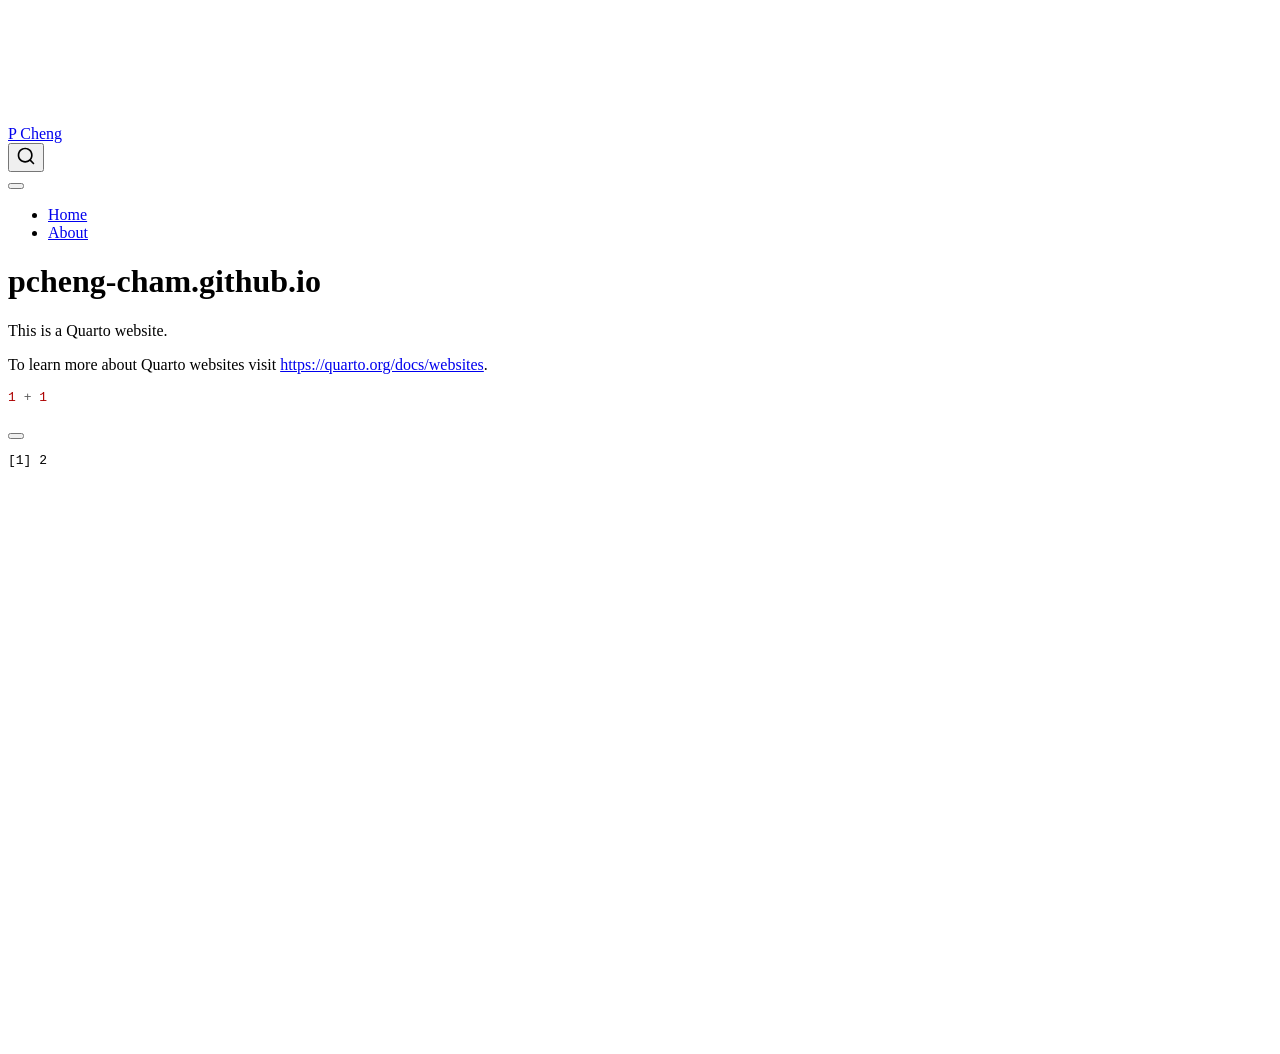
==== docs/index.html @ 6737c91a "Initial commit" ====
<!DOCTYPE html>
<html xmlns="http://www.w3.org/1999/xhtml" lang="en" xml:lang="en"><head>

<meta charset="utf-8">
<meta name="generator" content="quarto-1.9.38">

<meta name="viewport" content="width=device-width, initial-scale=1.0, user-scalable=yes">


<title>pcheng-cham.github.io – P Cheng</title>
<style>
/* Default styles provided by pandoc.
** See https://pandoc.org/MANUAL.html#variables-for-html for config info.
*/
code{white-space: pre-wrap;}
span.smallcaps{font-variant: small-caps;}
div.columns{display: flex; gap: min(4vw, 1.5em);}
div.column{flex: auto; overflow-x: auto;}
div.hanging-indent{margin-left: 1.5em; text-indent: -1.5em;}
ul.task-list{list-style: none;}
ul.task-list li input[type="checkbox"] {
  width: 0.8em;
  margin: 0 0.8em 0.2em -1em; /* quarto-specific, see https://github.com/quarto-dev/quarto-cli/issues/4556 */ 
  vertical-align: middle;
}
/* CSS for syntax highlighting */
html { -webkit-text-size-adjust: 100%; }
pre > code.sourceCode { white-space: pre; position: relative; }
pre > code.sourceCode > span { display: inline-block; line-height: 1.25; }
pre > code.sourceCode > span:empty { height: 1.2em; }
.sourceCode { overflow: visible; }
code.sourceCode > span { color: inherit; text-decoration: inherit; }
div.sourceCode { margin: 1em 0; }
pre.sourceCode { margin: 0; }
@media screen {
div.sourceCode { overflow: auto; }
}
@media print {
pre > code.sourceCode { white-space: pre-wrap; }
pre > code.sourceCode > span { text-indent: -5em; padding-left: 5em; }
}
pre.numberSource code
  { counter-reset: source-line 0; }
pre.numberSource code > span
  { position: relative; left: -4em; counter-increment: source-line; }
pre.numberSource code > span > a:first-child::before
  { content: counter(source-line);
    position: relative; left: -1em; text-align: right; vertical-align: baseline;
    border: none; display: inline-block;
    -webkit-touch-callout: none; -webkit-user-select: none;
    -khtml-user-select: none; -moz-user-select: none;
    -ms-user-select: none; user-select: none;
    padding: 0 4px; width: 4em;
  }
pre.numberSource { margin-left: 3em;  padding-left: 4px; }
div.sourceCode
  {   }
@media screen {
pre > code.sourceCode > span > a:first-child::before { text-decoration: underline; }
}
</style>


<script src="site_libs/quarto-nav/quarto-nav.js"></script>
<script src="site_libs/quarto-nav/headroom.min.js"></script>
<script src="site_libs/clipboard/clipboard.min.js"></script>
<script src="site_libs/quarto-search/autocomplete.umd.js"></script>
<script src="site_libs/quarto-search/fuse.min.js"></script>
<script src="site_libs/quarto-search/quarto-search.js"></script>
<meta name="quarto:offset" content="./">
<script src="site_libs/quarto-html/quarto.js" type="module"></script>
<script src="site_libs/quarto-html/tabsets/tabsets.js" type="module"></script>
<script src="site_libs/quarto-html/popper.min.js"></script>
<script src="site_libs/quarto-html/tippy.umd.min.js"></script>
<script src="site_libs/quarto-html/anchor.min.js"></script>
<link href="site_libs/quarto-html/tippy.css" rel="stylesheet">
<link href="site_libs/quarto-html/quarto-syntax-highlighting-15634bcf2e68342d4ad2dfa704d543f6.css" rel="stylesheet" id="quarto-text-highlighting-styles">
<script src="site_libs/bootstrap/bootstrap.min.js"></script>
<link href="site_libs/bootstrap/bootstrap-icons.css" rel="stylesheet">
<link href="site_libs/bootstrap/bootstrap-a0f9fd0d421825b736dc1bbcbcba2219.min.css" rel="stylesheet" append-hash="true" id="quarto-bootstrap" data-mode="light">
<script id="quarto-search-options" type="application/json">{
  "location": "navbar",
  "copy-button": false,
  "collapse-after": 3,
  "panel-placement": "end",
  "type": "overlay",
  "limit": 50,
  "keyboard-shortcut": [
    "f",
    "/",
    "s"
  ],
  "show-item-context": false,
  "language": {
    "search-no-results-text": "No results",
    "search-matching-documents-text": "matching documents",
    "search-copy-link-title": "Copy link to search",
    "search-hide-matches-text": "Hide additional matches",
    "search-more-match-text": "more match in this document",
    "search-more-matches-text": "more matches in this document",
    "search-clear-button-title": "Clear",
    "search-text-placeholder": "",
    "search-detached-cancel-button-title": "Cancel",
    "search-submit-button-title": "Submit",
    "search-label": "Search"
  }
}</script>


<link rel="stylesheet" href="styles.css">
</head>

<body class="nav-fixed quarto-light">

<div id="quarto-search-results"></div>
  <header id="quarto-header" class="headroom fixed-top">
    <nav class="navbar navbar-expand-lg " data-bs-theme="dark">
      <div class="navbar-container container-fluid">
      <div class="navbar-brand-container mx-auto">
    <a class="navbar-brand" href="./index.html">
    <span class="navbar-title">P Cheng</span>
    </a>
  </div>
            <div id="quarto-search" class="" title="Search"></div>
          <button class="navbar-toggler" type="button" data-bs-toggle="collapse" data-bs-target="#navbarCollapse" aria-controls="navbarCollapse" role="menu" aria-expanded="false" aria-label="Toggle navigation" onclick="if (window.quartoToggleHeadroom) { window.quartoToggleHeadroom(); }">
  <span class="navbar-toggler-icon"></span>
</button>
          <div class="collapse navbar-collapse" id="navbarCollapse">
            <ul class="navbar-nav navbar-nav-scroll me-auto">
  <li class="nav-item">
    <a class="nav-link active" href="./index.html" aria-current="page"> 
<span class="menu-text">Home</span></a>
  </li>  
  <li class="nav-item">
    <a class="nav-link" href="./about.html"> 
<span class="menu-text">About</span></a>
  </li>  
</ul>
          </div> <!-- /navcollapse -->
            <div class="quarto-navbar-tools">
</div>
      </div> <!-- /container-fluid -->
    </nav>
</header>
<!-- content -->
<div id="quarto-content" class="quarto-container page-columns page-rows-contents page-layout-article page-navbar">
<!-- sidebar -->
<!-- margin-sidebar -->
    <div id="quarto-margin-sidebar" class="sidebar margin-sidebar zindex-bottom">
        
    </div>
<!-- main -->
<main class="content" id="quarto-document-content">

<header id="title-block-header" class="quarto-title-block default">
<div class="quarto-title">
<h1 class="title">pcheng-cham.github.io</h1>
</div>



<div class="quarto-title-meta">

    
  
    
  </div>
  


</header>


<p>This is a Quarto website.</p>
<p>To learn more about Quarto websites visit <a href="https://quarto.org/docs/websites" class="uri">https://quarto.org/docs/websites</a>.</p>
<div class="cell">
<div class="code-copy-outer-scaffold"><div class="sourceCode cell-code" id="cb1"><pre class="sourceCode r code-with-copy"><code class="sourceCode r"><span id="cb1-1"><a href="#cb1-1" aria-hidden="true" tabindex="-1"></a><span class="dv">1</span> <span class="sc">+</span> <span class="dv">1</span></span></code></pre></div><button title="Copy to Clipboard" class="code-copy-button"><i class="bi"></i></button></div>
<div class="cell-output cell-output-stdout">
<pre><code>[1] 2</code></pre>
</div>
</div>



</main> <!-- /main -->
<script id="quarto-html-after-body" type="application/javascript">
  window.document.addEventListener("DOMContentLoaded", function (event) {
    const icon = "";
    const anchorJS = new window.AnchorJS();
    anchorJS.options = {
      placement: 'right',
      icon: icon
    };
    anchorJS.add('.anchored');
    const isCodeAnnotation = (el) => {
      for (const clz of el.classList) {
        if (clz.startsWith('code-annotation-')) {                     
          return true;
        }
      }
      return false;
    }
    const onCopySuccess = function(e) {
      // button target
      const button = e.trigger;
      // don't keep focus
      button.blur();
      // flash "checked"
      button.classList.add('code-copy-button-checked');
      var currentTitle = button.getAttribute("title");
      button.setAttribute("title", "Copied!");
      let tooltip;
      if (window.bootstrap) {
        button.setAttribute("data-bs-toggle", "tooltip");
        button.setAttribute("data-bs-placement", "left");
        button.setAttribute("data-bs-title", "Copied!");
        tooltip = new bootstrap.Tooltip(button, 
          { trigger: "manual", 
            customClass: "code-copy-button-tooltip",
            offset: [0, -8]});
        tooltip.show();    
      }
      setTimeout(function() {
        if (tooltip) {
          tooltip.hide();
          button.removeAttribute("data-bs-title");
          button.removeAttribute("data-bs-toggle");
          button.removeAttribute("data-bs-placement");
        }
        button.setAttribute("title", currentTitle);
        button.classList.remove('code-copy-button-checked');
      }, 1000);
      // clear code selection
      e.clearSelection();
    }
    const getTextToCopy = function(trigger) {
      const outerScaffold = trigger.parentElement.cloneNode(true);
      const codeEl = outerScaffold.querySelector('code');
      for (const childEl of codeEl.children) {
        if (isCodeAnnotation(childEl)) {
          childEl.remove();
        }
      }
      return codeEl.innerText;
    }
    const clipboard = new window.ClipboardJS('.code-copy-button:not([data-in-quarto-modal])', {
      text: getTextToCopy
    });
    clipboard.on('success', onCopySuccess);
    if (window.document.getElementById('quarto-embedded-source-code-modal')) {
      const clipboardModal = new window.ClipboardJS('.code-copy-button[data-in-quarto-modal]', {
        text: getTextToCopy,
        container: window.document.getElementById('quarto-embedded-source-code-modal')
      });
      clipboardModal.on('success', onCopySuccess);
    }
      var localhostRegex = new RegExp(/^(?:http|https):\/\/localhost\:?[0-9]*\//);
      var mailtoRegex = new RegExp(/^mailto:/);
        var filterRegex = new RegExp('/' + window.location.host + '/');
      var isInternal = (href) => {
          return filterRegex.test(href) || localhostRegex.test(href) || mailtoRegex.test(href);
      }
      // Inspect non-navigation links and adorn them if external
     var links = window.document.querySelectorAll('a[href]:not(.nav-link):not(.navbar-brand):not(.toc-action):not(.sidebar-link):not(.sidebar-item-toggle):not(.pagination-link):not(.no-external):not([aria-hidden]):not(.dropdown-item):not(.quarto-navigation-tool):not(.about-link)');
      for (var i=0; i<links.length; i++) {
        const link = links[i];
        if (!isInternal(link.href)) {
          // undo the damage that might have been done by quarto-nav.js in the case of
          // links that we want to consider external
          if (link.dataset.originalHref !== undefined) {
            link.href = link.dataset.originalHref;
          }
        }
      }
    function tippyHover(el, contentFn, onTriggerFn, onUntriggerFn) {
      const config = {
        allowHTML: true,
        maxWidth: 500,
        delay: 100,
        arrow: false,
        appendTo: function(el) {
            return el.parentElement;
        },
        interactive: true,
        interactiveBorder: 10,
        theme: 'quarto',
        placement: 'bottom-start',
      };
      if (contentFn) {
        config.content = contentFn;
      }
      if (onTriggerFn) {
        config.onTrigger = onTriggerFn;
      }
      if (onUntriggerFn) {
        config.onUntrigger = onUntriggerFn;
      }
      window.tippy(el, config); 
    }
    const noterefs = window.document.querySelectorAll('a[role="doc-noteref"]');
    for (var i=0; i<noterefs.length; i++) {
      const ref = noterefs[i];
      tippyHover(ref, function() {
        // use id or data attribute instead here
        let href = ref.getAttribute('data-footnote-href') || ref.getAttribute('href');
        try { href = new URL(href).hash; } catch {}
        const id = href.replace(/^#\/?/, "");
        const note = window.document.getElementById(id);
        if (note) {
          return note.innerHTML;
        } else {
          return "";
        }
      });
    }
    const xrefs = window.document.querySelectorAll('a.quarto-xref');
    const processXRef = (id, note) => {
      // Strip column container classes
      const stripColumnClz = (el) => {
        el.classList.remove("page-full", "page-columns");
        if (el.children) {
          for (const child of el.children) {
            stripColumnClz(child);
          }
        }
      }
      stripColumnClz(note)
      if (id === null || id.startsWith('sec-')) {
        // Special case sections, only their first couple elements
        const container = document.createElement("div");
        if (note.children && note.children.length > 2) {
          container.appendChild(note.children[0].cloneNode(true));
          for (let i = 1; i < note.children.length; i++) {
            const child = note.children[i];
            if (child.tagName === "P" && child.innerText === "") {
              continue;
            } else {
              container.appendChild(child.cloneNode(true));
              break;
            }
          }
          if (window.Quarto?.typesetMath) {
            window.Quarto.typesetMath(container);
          }
          return container.innerHTML
        } else {
          if (window.Quarto?.typesetMath) {
            window.Quarto.typesetMath(note);
          }
          return note.innerHTML;
        }
      } else {
        // Remove any anchor links if they are present
        const anchorLink = note.querySelector('a.anchorjs-link');
        if (anchorLink) {
          anchorLink.remove();
        }
        if (window.Quarto?.typesetMath) {
          window.Quarto.typesetMath(note);
        }
        if (note.classList.contains("callout")) {
          return note.outerHTML;
        } else {
          return note.innerHTML;
        }
      }
    }
    for (var i=0; i<xrefs.length; i++) {
      const xref = xrefs[i];
      tippyHover(xref, undefined, function(instance) {
        instance.disable();
        let url = xref.getAttribute('href');
        let hash = undefined; 
        if (url.startsWith('#')) {
          hash = url;
        } else {
          try { hash = new URL(url).hash; } catch {}
        }
        if (hash) {
          const id = hash.replace(/^#\/?/, "");
          const note = window.document.getElementById(id);
          if (note !== null) {
            try {
              const html = processXRef(id, note.cloneNode(true));
              instance.setContent(html);
            } finally {
              instance.enable();
              instance.show();
            }
          } else {
            // See if we can fetch this
            fetch(url.split('#')[0])
            .then(res => res.text())
            .then(html => {
              const parser = new DOMParser();
              const htmlDoc = parser.parseFromString(html, "text/html");
              const note = htmlDoc.getElementById(id);
              if (note !== null) {
                const html = processXRef(id, note);
                instance.setContent(html);
              } 
            }).finally(() => {
              instance.enable();
              instance.show();
            });
          }
        } else {
          // See if we can fetch a full url (with no hash to target)
          // This is a special case and we should probably do some content thinning / targeting
          fetch(url)
          .then(res => res.text())
          .then(html => {
            const parser = new DOMParser();
            const htmlDoc = parser.parseFromString(html, "text/html");
            const note = htmlDoc.querySelector('main.content');
            if (note !== null) {
              // This should only happen for chapter cross references
              // (since there is no id in the URL)
              // remove the first header
              if (note.children.length > 0 && note.children[0].tagName === "HEADER") {
                note.children[0].remove();
              }
              const html = processXRef(null, note);
              instance.setContent(html);
            } 
          }).finally(() => {
            instance.enable();
            instance.show();
          });
        }
      }, function(instance) {
      });
    }
        let selectedAnnoteEl;
        const selectorForAnnotation = ( cell, annotation) => {
          let cellAttr = 'data-code-cell="' + cell + '"';
          let lineAttr = 'data-code-annotation="' +  annotation + '"';
          const selector = 'span[' + cellAttr + '][' + lineAttr + ']';
          return selector;
        }
        const selectCodeLines = (annoteEl) => {
          const doc = window.document;
          const targetCell = annoteEl.getAttribute("data-target-cell");
          const targetAnnotation = annoteEl.getAttribute("data-target-annotation");
          const annoteSpan = window.document.querySelector(selectorForAnnotation(targetCell, targetAnnotation));
          const lines = annoteSpan.getAttribute("data-code-lines").split(",");
          const lineIds = lines.map((line) => {
            return targetCell + "-" + line;
          })
          let top = null;
          let height = null;
          let parent = null;
          if (lineIds.length > 0) {
              //compute the position of the single el (top and bottom and make a div)
              const el = window.document.getElementById(lineIds[0]);
              top = el.offsetTop;
              height = el.offsetHeight;
              parent = el.parentElement.parentElement;
            if (lineIds.length > 1) {
              const lastEl = window.document.getElementById(lineIds[lineIds.length - 1]);
              const bottom = lastEl.offsetTop + lastEl.offsetHeight;
              height = bottom - top;
            }
            if (top !== null && height !== null && parent !== null) {
              // cook up a div (if necessary) and position it 
              let div = window.document.getElementById("code-annotation-line-highlight");
              if (div === null) {
                div = window.document.createElement("div");
                div.setAttribute("id", "code-annotation-line-highlight");
                div.style.position = 'absolute';
                parent.appendChild(div);
              }
              div.style.top = top - 2 + "px";
              div.style.height = height + 4 + "px";
              div.style.left = 0;
              let gutterDiv = window.document.getElementById("code-annotation-line-highlight-gutter");
              if (gutterDiv === null) {
                gutterDiv = window.document.createElement("div");
                gutterDiv.setAttribute("id", "code-annotation-line-highlight-gutter");
                gutterDiv.style.position = 'absolute';
                const codeCell = window.document.getElementById(targetCell);
                const gutter = codeCell.querySelector('.code-annotation-gutter');
                gutter.appendChild(gutterDiv);
              }
              gutterDiv.style.top = top - 2 + "px";
              gutterDiv.style.height = height + 4 + "px";
            }
            selectedAnnoteEl = annoteEl;
          }
        };
        const unselectCodeLines = () => {
          const elementsIds = ["code-annotation-line-highlight", "code-annotation-line-highlight-gutter"];
          elementsIds.forEach((elId) => {
            const div = window.document.getElementById(elId);
            if (div) {
              div.remove();
            }
          });
          selectedAnnoteEl = undefined;
        };
          // Handle positioning of the toggle
      window.addEventListener(
        "resize",
        throttle(() => {
          elRect = undefined;
          if (selectedAnnoteEl) {
            selectCodeLines(selectedAnnoteEl);
          }
        }, 10)
      );
      function throttle(fn, ms) {
      let throttle = false;
      let timer;
        return (...args) => {
          if(!throttle) { // first call gets through
              fn.apply(this, args);
              throttle = true;
          } else { // all the others get throttled
              if(timer) clearTimeout(timer); // cancel #2
              timer = setTimeout(() => {
                fn.apply(this, args);
                timer = throttle = false;
              }, ms);
          }
        };
      }
        // Attach click handler to the DT
        const annoteDls = window.document.querySelectorAll('dt[data-target-cell]');
        for (const annoteDlNode of annoteDls) {
          annoteDlNode.addEventListener('click', (event) => {
            const clickedEl = event.target;
            if (clickedEl !== selectedAnnoteEl) {
              unselectCodeLines();
              const activeEl = window.document.querySelector('dt[data-target-cell].code-annotation-active');
              if (activeEl) {
                activeEl.classList.remove('code-annotation-active');
              }
              selectCodeLines(clickedEl);
              clickedEl.classList.add('code-annotation-active');
            } else {
              // Unselect the line
              unselectCodeLines();
              clickedEl.classList.remove('code-annotation-active');
            }
          });
        }
    const findCites = (el) => {
      const parentEl = el.parentElement;
      if (parentEl) {
        const cites = parentEl.dataset.cites;
        if (cites) {
          return {
            el,
            cites: cites.split(' ')
          };
        } else {
          return findCites(el.parentElement)
        }
      } else {
        return undefined;
      }
    };
    var bibliorefs = window.document.querySelectorAll('a[role="doc-biblioref"]');
    for (var i=0; i<bibliorefs.length; i++) {
      const ref = bibliorefs[i];
      const citeInfo = findCites(ref);
      if (citeInfo) {
        tippyHover(citeInfo.el, function() {
          var popup = window.document.createElement('div');
          citeInfo.cites.forEach(function(cite) {
            var citeDiv = window.document.createElement('div');
            citeDiv.classList.add('hanging-indent');
            citeDiv.classList.add('csl-entry');
            var biblioDiv = window.document.getElementById('ref-' + cite);
            if (biblioDiv) {
              citeDiv.innerHTML = biblioDiv.innerHTML;
            }
            popup.appendChild(citeDiv);
          });
          return popup.innerHTML;
        });
      }
    }
  });
  </script>
</div> <!-- /content -->




</body></html>
---- docs/site_libs/quarto-html/tippy.css ----
.tippy-box[data-animation=fade][data-state=hidden]{opacity:0}[data-tippy-root]{max-width:calc(100vw - 10px)}.tippy-box{position:relative;background-color:#333;color:#fff;border-radius:4px;font-size:14px;line-height:1.4;white-space:normal;outline:0;transition-property:transform,visibility,opacity}.tippy-box[data-placement^=top]>.tippy-arrow{bottom:0}.tippy-box[data-placement^=top]>.tippy-arrow:before{bottom:-7px;left:0;border-width:8px 8px 0;border-top-color:initial;transform-origin:center top}.tippy-box[data-placement^=bottom]>.tippy-arrow{top:0}.tippy-box[data-placement^=bottom]>.tippy-arrow:before{top:-7px;left:0;border-width:0 8px 8px;border-bottom-color:initial;transform-origin:center bottom}.tippy-box[data-placement^=left]>.tippy-arrow{right:0}.tippy-box[data-placement^=left]>.tippy-arrow:before{border-width:8px 0 8px 8px;border-left-color:initial;right:-7px;transform-origin:center left}.tippy-box[data-placement^=right]>.tippy-arrow{left:0}.tippy-box[data-placement^=right]>.tippy-arrow:before{left:-7px;border-width:8px 8px 8px 0;border-right-color:initial;transform-origin:center right}.tippy-box[data-inertia][data-state=visible]{transition-timing-function:cubic-bezier(.54,1.5,.38,1.11)}.tippy-arrow{width:16px;height:16px;color:#333}.tippy-arrow:before{content:"";position:absolute;border-color:transparent;border-style:solid}.tippy-content{position:relative;padding:5px 9px;z-index:1}
---- docs/site_libs/quarto-html/quarto-syntax-highlighting-15634bcf2e68342d4ad2dfa704d543f6.css ----
/* quarto syntax highlight colors */
:root {
  --quarto-hl-ot-color: #003B4F;
  --quarto-hl-at-color: #657422;
  --quarto-hl-ss-color: #20794D;
  --quarto-hl-an-color: #5E5E5E;
  --quarto-hl-fu-color: #4758AB;
  --quarto-hl-st-color: #20794D;
  --quarto-hl-cf-color: #003B4F;
  --quarto-hl-op-color: #5E5E5E;
  --quarto-hl-er-color: #AD0000;
  --quarto-hl-bn-color: #AD0000;
  --quarto-hl-al-color: #AD0000;
  --quarto-hl-va-color: #111111;
  --quarto-hl-bu-color: inherit;
  --quarto-hl-ex-color: inherit;
  --quarto-hl-pp-color: #AD0000;
  --quarto-hl-in-color: #5E5E5E;
  --quarto-hl-vs-color: #20794D;
  --quarto-hl-wa-color: #5E5E5E;
  --quarto-hl-do-color: #5E5E5E;
  --quarto-hl-im-color: #00769E;
  --quarto-hl-ch-color: #20794D;
  --quarto-hl-dt-color: #AD0000;
  --quarto-hl-fl-color: #AD0000;
  --quarto-hl-co-color: #5E5E5E;
  --quarto-hl-cv-color: #5E5E5E;
  --quarto-hl-cn-color: #8f5902;
  --quarto-hl-sc-color: #5E5E5E;
  --quarto-hl-dv-color: #AD0000;
  --quarto-hl-kw-color: #003B4F;
}

/* other quarto variables */
:root {
  --quarto-font-monospace: SFMono-Regular, Menlo, Monaco, Consolas, "Liberation Mono", "Courier New", monospace;
}

/* syntax highlight based on Pandoc's rules */
pre > code.sourceCode > span {
  color: #003B4F;
}

code.sourceCode > span {
  color: #003B4F;
}

div.sourceCode,
div.sourceCode pre.sourceCode {
  color: #003B4F;
}

/* Normal */
code span {
  color: #003B4F;
}

/* Alert */
code span.al {
  color: #AD0000;
  font-style: inherit;
}

/* Annotation */
code span.an {
  color: #5E5E5E;
  font-style: inherit;
}

/* Attribute */
code span.at {
  color: #657422;
  font-style: inherit;
}

/* BaseN */
code span.bn {
  color: #AD0000;
  font-style: inherit;
}

/* BuiltIn */
code span.bu {
  font-style: inherit;
}

/* ControlFlow */
code span.cf {
  color: #003B4F;
  font-weight: bold;
  font-style: inherit;
}

/* Char */
code span.ch {
  color: #20794D;
  font-style: inherit;
}

/* Constant */
code span.cn {
  color: #8f5902;
  font-style: inherit;
}

/* Comment */
code span.co {
  color: #5E5E5E;
  font-style: inherit;
}

/* CommentVar */
code span.cv {
  color: #5E5E5E;
  font-style: italic;
}

/* Documentation */
code span.do {
  color: #5E5E5E;
  font-style: italic;
}

/* DataType */
code span.dt {
  color: #AD0000;
  font-style: inherit;
}

/* DecVal */
code span.dv {
  color: #AD0000;
  font-style: inherit;
}

/* Error */
code span.er {
  color: #AD0000;
  font-style: inherit;
}

/* Extension */
code span.ex {
  font-style: inherit;
}

/* Float */
code span.fl {
  color: #AD0000;
  font-style: inherit;
}

/* Function */
code span.fu {
  color: #4758AB;
  font-style: inherit;
}

/* Import */
code span.im {
  color: #00769E;
  font-style: inherit;
}

/* Information */
code span.in {
  color: #5E5E5E;
  font-style: inherit;
}

/* Keyword */
code span.kw {
  color: #003B4F;
  font-weight: bold;
  font-style: inherit;
}

/* Operator */
code span.op {
  color: #5E5E5E;
  font-style: inherit;
}

/* Other */
code span.ot {
  color: #003B4F;
  font-style: inherit;
}

/* Preprocessor */
code span.pp {
  color: #AD0000;
  font-style: inherit;
}

/* SpecialChar */
code span.sc {
  color: #5E5E5E;
  font-style: inherit;
}

/* SpecialString */
code span.ss {
  color: #20794D;
  font-style: inherit;
}

/* String */
code span.st {
  color: #20794D;
  font-style: inherit;
}

/* Variable */
code span.va {
  color: #111111;
  font-style: inherit;
}

/* VerbatimString */
code span.vs {
  color: #20794D;
  font-style: inherit;
}

/* Warning */
code span.wa {
  color: #5E5E5E;
  font-style: italic;
}

.prevent-inlining {
  content: "</";
}

/*# sourceMappingURL=f23921c56f73e400b49028c9186a1aa0.css.map */
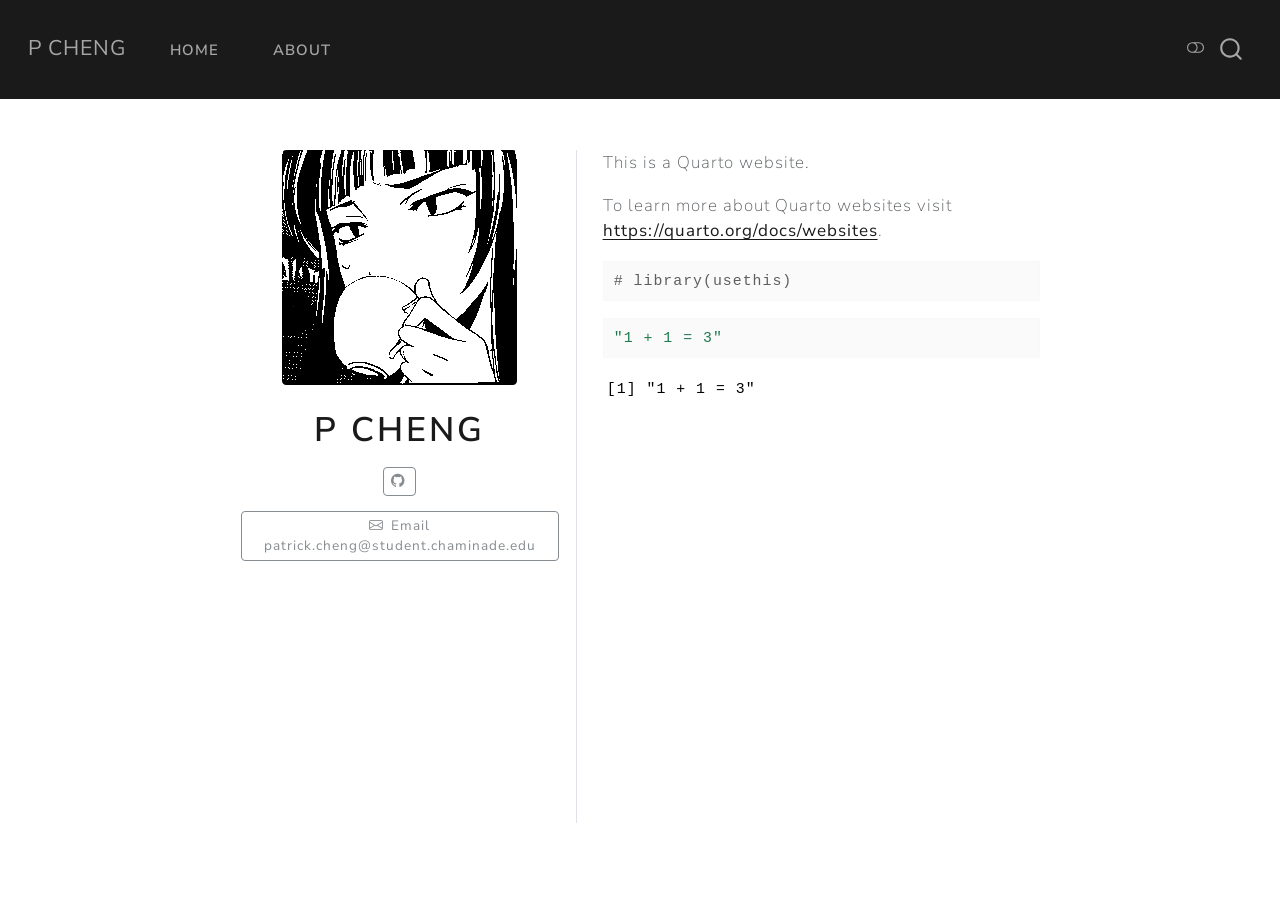
==== commit 9a6ed3d9: "[CS201] Quarto Github website starter" ====
--- a/docs/index.html
+++ b/docs/index.html
@@ -7,7 +7,7 @@
 <meta name="viewport" content="width=device-width, initial-scale=1.0, user-scalable=yes">
 
 
-<title>pcheng-cham.github.io – P Cheng</title>
+<title>P Cheng</title>
 <style>
 /* Default styles provided by pandoc.
 ** See https://pandoc.org/MANUAL.html#variables-for-html for config info.
@@ -72,12 +72,15 @@
 <script src="site_libs/quarto-html/tabsets/tabsets.js" type="module"></script>
 <script src="site_libs/quarto-html/popper.min.js"></script>
 <script src="site_libs/quarto-html/tippy.umd.min.js"></script>
-<script src="site_libs/quarto-html/anchor.min.js"></script>
 <link href="site_libs/quarto-html/tippy.css" rel="stylesheet">
-<link href="site_libs/quarto-html/quarto-syntax-highlighting-15634bcf2e68342d4ad2dfa704d543f6.css" rel="stylesheet" id="quarto-text-highlighting-styles">
+<link href="site_libs/quarto-html/quarto-syntax-highlighting-15634bcf2e68342d4ad2dfa704d543f6.css" rel="stylesheet" class="quarto-color-scheme" id="quarto-text-highlighting-styles">
+<link href="site_libs/quarto-html/quarto-syntax-highlighting-dark-0a6b7249c26820e032cb0bd839ff02b1.css" rel="stylesheet" class="quarto-color-scheme quarto-color-alternate" id="quarto-text-highlighting-styles">
+<link href="site_libs/quarto-html/quarto-syntax-highlighting-15634bcf2e68342d4ad2dfa704d543f6.css" rel="stylesheet" class="quarto-color-scheme-extra" id="quarto-text-highlighting-styles">
 <script src="site_libs/bootstrap/bootstrap.min.js"></script>
 <link href="site_libs/bootstrap/bootstrap-icons.css" rel="stylesheet">
-<link href="site_libs/bootstrap/bootstrap-a0f9fd0d421825b736dc1bbcbcba2219.min.css" rel="stylesheet" append-hash="true" id="quarto-bootstrap" data-mode="light">
+<link href="site_libs/bootstrap/bootstrap-ff6db9826b2d993648c24e5ed52e3772.min.css" rel="stylesheet" append-hash="true" class="quarto-color-scheme" id="quarto-bootstrap" data-mode="light">
+<link href="site_libs/bootstrap/bootstrap-dark-6d8c6914288cd9e354e7ccf82e9e6038.min.css" rel="stylesheet" append-hash="true" class="quarto-color-scheme quarto-color-alternate" id="quarto-bootstrap" data-mode="dark">
+<link href="site_libs/bootstrap/bootstrap-ff6db9826b2d993648c24e5ed52e3772.min.css" rel="stylesheet" append-hash="true" class="quarto-color-scheme-extra" id="quarto-bootstrap" data-mode="light">
 <script id="quarto-search-options" type="application/json">{
   "location": "navbar",
   "copy-button": false,
@@ -110,7 +113,169 @@
 <link rel="stylesheet" href="styles.css">
 </head>
 
-<body class="nav-fixed quarto-light">
+<body class="nav-fixed fullcontent quarto-light"><script id="quarto-html-before-body" type="application/javascript">
+    const toggleBodyColorMode = (bsSheetEl) => {
+      const mode = bsSheetEl.getAttribute("data-mode");
+      const bodyEl = window.document.querySelector("body");
+      if (mode === "dark") {
+        bodyEl.classList.add("quarto-dark");
+        bodyEl.classList.remove("quarto-light");
+      } else {
+        bodyEl.classList.add("quarto-light");
+        bodyEl.classList.remove("quarto-dark");
+      }
+    }
+    const toggleBodyColorPrimary = () => {
+      const bsSheetEl = window.document.querySelector("link#quarto-bootstrap:not([rel=disabled-stylesheet])");
+      if (bsSheetEl) {
+        toggleBodyColorMode(bsSheetEl);
+      }
+    }
+    const setColorSchemeToggle = (alternate) => {
+      const toggles = window.document.querySelectorAll('.quarto-color-scheme-toggle');
+      for (let i=0; i < toggles.length; i++) {
+        const toggle = toggles[i];
+        if (toggle) {
+          if (alternate) {
+            toggle.classList.add("alternate");
+          } else {
+            toggle.classList.remove("alternate");
+          }
+        }
+      }
+    };
+    const toggleColorMode = (alternate) => {
+      // Switch the stylesheets
+      const primaryStylesheets = window.document.querySelectorAll('link.quarto-color-scheme:not(.quarto-color-alternate)');
+      const alternateStylesheets = window.document.querySelectorAll('link.quarto-color-scheme.quarto-color-alternate');
+      manageTransitions('#quarto-margin-sidebar .nav-link', false);
+      if (alternate) {
+        // note: dark is layered on light, we don't disable primary!
+        enableStylesheet(alternateStylesheets);
+        for (const sheetNode of alternateStylesheets) {
+          if (sheetNode.id === "quarto-bootstrap") {
+            toggleBodyColorMode(sheetNode);
+          }
+        }
+      } else {
+        disableStylesheet(alternateStylesheets);
+        enableStylesheet(primaryStylesheets)
+        toggleBodyColorPrimary();
+      }
+      manageTransitions('#quarto-margin-sidebar .nav-link', true);
+      // Switch the toggles
+      setColorSchemeToggle(alternate)
+      // Hack to workaround the fact that safari doesn't
+      // properly recolor the scrollbar when toggling (#1455)
+      if (navigator.userAgent.indexOf('Safari') > 0 && navigator.userAgent.indexOf('Chrome') == -1) {
+        manageTransitions("body", false);
+        window.scrollTo(0, 1);
+        setTimeout(() => {
+          window.scrollTo(0, 0);
+          manageTransitions("body", true);
+        }, 40);
+      }
+    }
+    const disableStylesheet = (stylesheets) => {
+      for (let i=0; i < stylesheets.length; i++) {
+        const stylesheet = stylesheets[i];
+        stylesheet.rel = 'disabled-stylesheet';
+      }
+    }
+    const enableStylesheet = (stylesheets) => {
+      for (let i=0; i < stylesheets.length; i++) {
+        const stylesheet = stylesheets[i];
+        if(stylesheet.rel !== 'stylesheet') { // for Chrome, which will still FOUC without this check
+          stylesheet.rel = 'stylesheet';
+        }
+      }
+    }
+    const manageTransitions = (selector, allowTransitions) => {
+      const els = window.document.querySelectorAll(selector);
+      for (let i=0; i < els.length; i++) {
+        const el = els[i];
+        if (allowTransitions) {
+          el.classList.remove('notransition');
+        } else {
+          el.classList.add('notransition');
+        }
+      }
+    }
+    const isFileUrl = () => {
+      return window.location.protocol === 'file:';
+    }
+    const hasAlternateSentinel = () => {
+      let styleSentinel = getColorSchemeSentinel();
+      if (styleSentinel !== null) {
+        return styleSentinel === "alternate";
+      } else {
+        return false;
+      }
+    }
+    const setStyleSentinel = (alternate) => {
+      const value = alternate ? "alternate" : "default";
+      if (!isFileUrl()) {
+        window.localStorage.setItem("quarto-color-scheme", value);
+      } else {
+        localAlternateSentinel = value;
+      }
+    }
+    const getColorSchemeSentinel = () => {
+      if (!isFileUrl()) {
+        const storageValue = window.localStorage.getItem("quarto-color-scheme");
+        return storageValue != null ? storageValue : localAlternateSentinel;
+      } else {
+        return localAlternateSentinel;
+      }
+    }
+    const toggleGiscusIfUsed = (isAlternate, darkModeDefault) => {
+      const baseTheme = document.querySelector('#giscus-base-theme')?.value ?? 'light';
+      const alternateTheme = document.querySelector('#giscus-alt-theme')?.value ?? 'dark';
+      let newTheme = '';
+      if(authorPrefersDark) {
+        newTheme = isAlternate ? baseTheme : alternateTheme;
+      } else {
+        newTheme = isAlternate ? alternateTheme : baseTheme;
+      }
+      const changeGiscusTheme = () => {
+        // From: https://github.com/giscus/giscus/issues/336
+        const sendMessage = (message) => {
+          const iframe = document.querySelector('iframe.giscus-frame');
+          if (!iframe) return;
+          iframe.contentWindow.postMessage({ giscus: message }, 'https://giscus.app');
+        }
+        sendMessage({
+          setConfig: {
+            theme: newTheme
+          }
+        });
+      }
+      const isGiscussLoaded = window.document.querySelector('iframe.giscus-frame') !== null;
+      if (isGiscussLoaded) {
+        changeGiscusTheme();
+      }
+    };
+    const authorPrefersDark = false;
+    const darkModeDefault = authorPrefersDark;
+      document.querySelector('link#quarto-text-highlighting-styles.quarto-color-scheme-extra').rel = 'disabled-stylesheet';
+      document.querySelector('link#quarto-bootstrap.quarto-color-scheme-extra').rel = 'disabled-stylesheet';
+    let localAlternateSentinel = darkModeDefault ? 'alternate' : 'default';
+    // Dark / light mode switch
+    window.quartoToggleColorScheme = () => {
+      // Read the current dark / light value
+      let toAlternate = !hasAlternateSentinel();
+      toggleColorMode(toAlternate);
+      setStyleSentinel(toAlternate);
+      toggleGiscusIfUsed(toAlternate, darkModeDefault);
+      window.dispatchEvent(new Event('resize'));
+    };
+    // Switch to dark mode if need be
+    if (hasAlternateSentinel()) {
+      toggleColorMode(true);
+    } else {
+      toggleColorMode(false);
+    }
+  </script>
 
 <div id="quarto-search-results"></div>
   <header id="quarto-header" class="headroom fixed-top">
@@ -138,6 +303,7 @@
 </ul>
           </div> <!-- /navcollapse -->
             <div class="quarto-navbar-tools">
+  <a href="" class="quarto-color-scheme-toggle quarto-navigation-tool  px-1" onclick="window.quartoToggleColorScheme(); return false;" title="Toggle dark mode"><i class="bi"></i></a>
 </div>
       </div> <!-- /container-fluid -->
     </nav>
@@ -146,52 +312,63 @@
 <div id="quarto-content" class="quarto-container page-columns page-rows-contents page-layout-article page-navbar">
 <!-- sidebar -->
 <!-- margin-sidebar -->
-    <div id="quarto-margin-sidebar" class="sidebar margin-sidebar zindex-bottom">
-        
-    </div>
+    
 <!-- main -->
-<main class="content" id="quarto-document-content">
-
+<div class="quarto-about-trestles">
+  <div class="about-entity">
+    <img src="media/myedit4_1_flip.png" class="about-image
+  rounded " style="width: 10-px;;">
 <header id="title-block-header" class="quarto-title-block default">
 <div class="quarto-title">
-<h1 class="title">pcheng-cham.github.io</h1>
+<h1 class="title">P Cheng</h1>
 </div>
-
-
-
 <div class="quarto-title-meta">
-
-    
-  
-    
   </div>
-  
-
-
 </header>
-
+    <div class="about-links">
+  <a href="http://github.com/pcheng-cham" class="about-link" rel="" target="blank">
+    <i class="bi bi-github"></i>
+     <span class="about-link-text"></span>
+  </a>
+  <a href="mailto:patrick.cheng@student.chaminade.edu" class="about-link" rel="" target="">
+    <i class="bi bi-envelope"></i>
+     <span class="about-link-text">Email patrick.cheng@student.chaminade.edu</span>
+  </a>
+</div>
+  </div>
+  <div class="about-contents"><main class="content" id="quarto-document-content">
 
 <p>This is a Quarto website.</p>
 <p>To learn more about Quarto websites visit <a href="https://quarto.org/docs/websites" class="uri">https://quarto.org/docs/websites</a>.</p>
 <div class="cell">
-<div class="code-copy-outer-scaffold"><div class="sourceCode cell-code" id="cb1"><pre class="sourceCode r code-with-copy"><code class="sourceCode r"><span id="cb1-1"><a href="#cb1-1" aria-hidden="true" tabindex="-1"></a><span class="dv">1</span> <span class="sc">+</span> <span class="dv">1</span></span></code></pre></div><button title="Copy to Clipboard" class="code-copy-button"><i class="bi"></i></button></div>
+<div class="code-copy-outer-scaffold"><div class="sourceCode cell-code" id="cb1"><pre class="sourceCode r code-with-copy"><code class="sourceCode r"><span id="cb1-1"><a href="#cb1-1" aria-hidden="true" tabindex="-1"></a><span class="co"># library(usethis)</span></span></code></pre></div><button title="Copy to Clipboard" class="code-copy-button"><i class="bi"></i></button></div>
+</div>
+<div class="cell">
+<div class="code-copy-outer-scaffold"><div class="sourceCode cell-code" id="cb2"><pre class="sourceCode r code-with-copy"><code class="sourceCode r"><span id="cb2-1"><a href="#cb2-1" aria-hidden="true" tabindex="-1"></a><span class="st">"1 + 1 = 3"</span></span></code></pre></div><button title="Copy to Clipboard" class="code-copy-button"><i class="bi"></i></button></div>
 <div class="cell-output cell-output-stdout">
-<pre><code>[1] 2</code></pre>
+<pre><code>[1] "1 + 1 = 3"</code></pre>
 </div>
 </div>
 
 
-
-</main> <!-- /main -->
+</main></div>
+</div>
+ <!-- /main -->
 <script id="quarto-html-after-body" type="application/javascript">
   window.document.addEventListener("DOMContentLoaded", function (event) {
-    const icon = "";
-    const anchorJS = new window.AnchorJS();
-    anchorJS.options = {
-      placement: 'right',
-      icon: icon
-    };
-    anchorJS.add('.anchored');
+    // Ensure there is a toggle, if there isn't float one in the top right
+    if (window.document.querySelector('.quarto-color-scheme-toggle') === null) {
+      const a = window.document.createElement('a');
+      a.classList.add('top-right');
+      a.classList.add('quarto-color-scheme-toggle');
+      a.href = "";
+      a.onclick = function() { try { window.quartoToggleColorScheme(); } catch {} return false; };
+      const i = window.document.createElement("i");
+      i.classList.add('bi');
+      a.appendChild(i);
+      window.document.body.appendChild(a);
+    }
+    setColorSchemeToggle(hasAlternateSentinel())
     const isCodeAnnotation = (el) => {
       for (const clz of el.classList) {
         if (clz.startsWith('code-annotation-')) {                     
--- a/docs/site_libs/quarto-html/quarto-syntax-highlighting-dark-0a6b7249c26820e032cb0bd839ff02b1.css
+++ b/docs/site_libs/quarto-html/quarto-syntax-highlighting-dark-0a6b7249c26820e032cb0bd839ff02b1.css
@@ -0,0 +1,219 @@
+/* quarto syntax highlight colors */
+:root {
+  --quarto-hl-al-color: #f07178;
+  --quarto-hl-an-color: #d4d0ab;
+  --quarto-hl-at-color: #00e0e0;
+  --quarto-hl-bn-color: #d4d0ab;
+  --quarto-hl-bu-color: #abe338;
+  --quarto-hl-ch-color: #abe338;
+  --quarto-hl-co-color: #f8f8f2;
+  --quarto-hl-cv-color: #ffd700;
+  --quarto-hl-cn-color: #ffd700;
+  --quarto-hl-cf-color: #ffa07a;
+  --quarto-hl-dt-color: #ffa07a;
+  --quarto-hl-dv-color: #d4d0ab;
+  --quarto-hl-do-color: #f8f8f2;
+  --quarto-hl-er-color: #f07178;
+  --quarto-hl-ex-color: #00e0e0;
+  --quarto-hl-fl-color: #d4d0ab;
+  --quarto-hl-fu-color: #ffa07a;
+  --quarto-hl-im-color: #abe338;
+  --quarto-hl-in-color: #d4d0ab;
+  --quarto-hl-kw-color: #ffa07a;
+  --quarto-hl-op-color: #ffa07a;
+  --quarto-hl-ot-color: #00e0e0;
+  --quarto-hl-pp-color: #dcc6e0;
+  --quarto-hl-re-color: #00e0e0;
+  --quarto-hl-sc-color: #abe338;
+  --quarto-hl-ss-color: #abe338;
+  --quarto-hl-st-color: #abe338;
+  --quarto-hl-va-color: #00e0e0;
+  --quarto-hl-vs-color: #abe338;
+  --quarto-hl-wa-color: #dcc6e0;
+}
+
+/* other quarto variables */
+:root {
+  --quarto-font-monospace: SFMono-Regular, Menlo, Monaco, Consolas, "Liberation Mono", "Courier New", monospace;
+}
+
+/* syntax highlight based on Pandoc's rules */
+pre > code.sourceCode > span {
+  color: #f8f8f2;
+}
+
+code.sourceCode > span {
+  color: #f8f8f2;
+}
+
+div.sourceCode,
+div.sourceCode pre.sourceCode {
+  color: #f8f8f2;
+}
+
+/* Normal */
+code span {
+  color: #f8f8f2;
+}
+
+/* Alert */
+code span.al {
+  color: #f07178;
+}
+
+/* Annotation */
+code span.an {
+  color: #d4d0ab;
+}
+
+/* Attribute */
+code span.at {
+  color: #00e0e0;
+}
+
+/* BaseN */
+code span.bn {
+  color: #d4d0ab;
+}
+
+/* BuiltIn */
+code span.bu {
+  color: #abe338;
+}
+
+/* ControlFlow */
+code span.cf {
+  font-weight: bold;
+  color: #ffa07a;
+}
+
+/* Char */
+code span.ch {
+  color: #abe338;
+}
+
+/* Constant */
+code span.cn {
+  color: #ffd700;
+}
+
+/* Comment */
+code span.co {
+  font-style: italic;
+  color: #f8f8f2;
+}
+
+/* CommentVar */
+code span.cv {
+  color: #ffd700;
+}
+
+/* Documentation */
+code span.do {
+  color: #f8f8f2;
+}
+
+/* DataType */
+code span.dt {
+  color: #ffa07a;
+}
+
+/* DecVal */
+code span.dv {
+  color: #d4d0ab;
+}
+
+/* Error */
+code span.er {
+  color: #f07178;
+  text-decoration: underline;
+}
+
+/* Extension */
+code span.ex {
+  font-weight: bold;
+  color: #00e0e0;
+}
+
+/* Float */
+code span.fl {
+  color: #d4d0ab;
+}
+
+/* Function */
+code span.fu {
+  color: #ffa07a;
+}
+
+/* Import */
+code span.im {
+  color: #abe338;
+}
+
+/* Information */
+code span.in {
+  color: #d4d0ab;
+}
+
+/* Keyword */
+code span.kw {
+  font-weight: bold;
+  color: #ffa07a;
+}
+
+/* Operator */
+code span.op {
+  color: #ffa07a;
+}
+
+/* Other */
+code span.ot {
+  color: #00e0e0;
+}
+
+/* Preprocessor */
+code span.pp {
+  color: #dcc6e0;
+}
+
+/* RegionMarker */
+code span.re {
+  background-color: #f8f8f2;
+  color: #00e0e0;
+}
+
+/* SpecialChar */
+code span.sc {
+  color: #abe338;
+}
+
+/* SpecialString */
+code span.ss {
+  color: #abe338;
+}
+
+/* String */
+code span.st {
+  color: #abe338;
+}
+
+/* Variable */
+code span.va {
+  color: #00e0e0;
+}
+
+/* VerbatimString */
+code span.vs {
+  color: #abe338;
+}
+
+/* Warning */
+code span.wa {
+  color: #dcc6e0;
+}
+
+.prevent-inlining {
+  content: "</";
+}
+
+/*# sourceMappingURL=175367c052bafc98bd680af3479823f0.css.map */
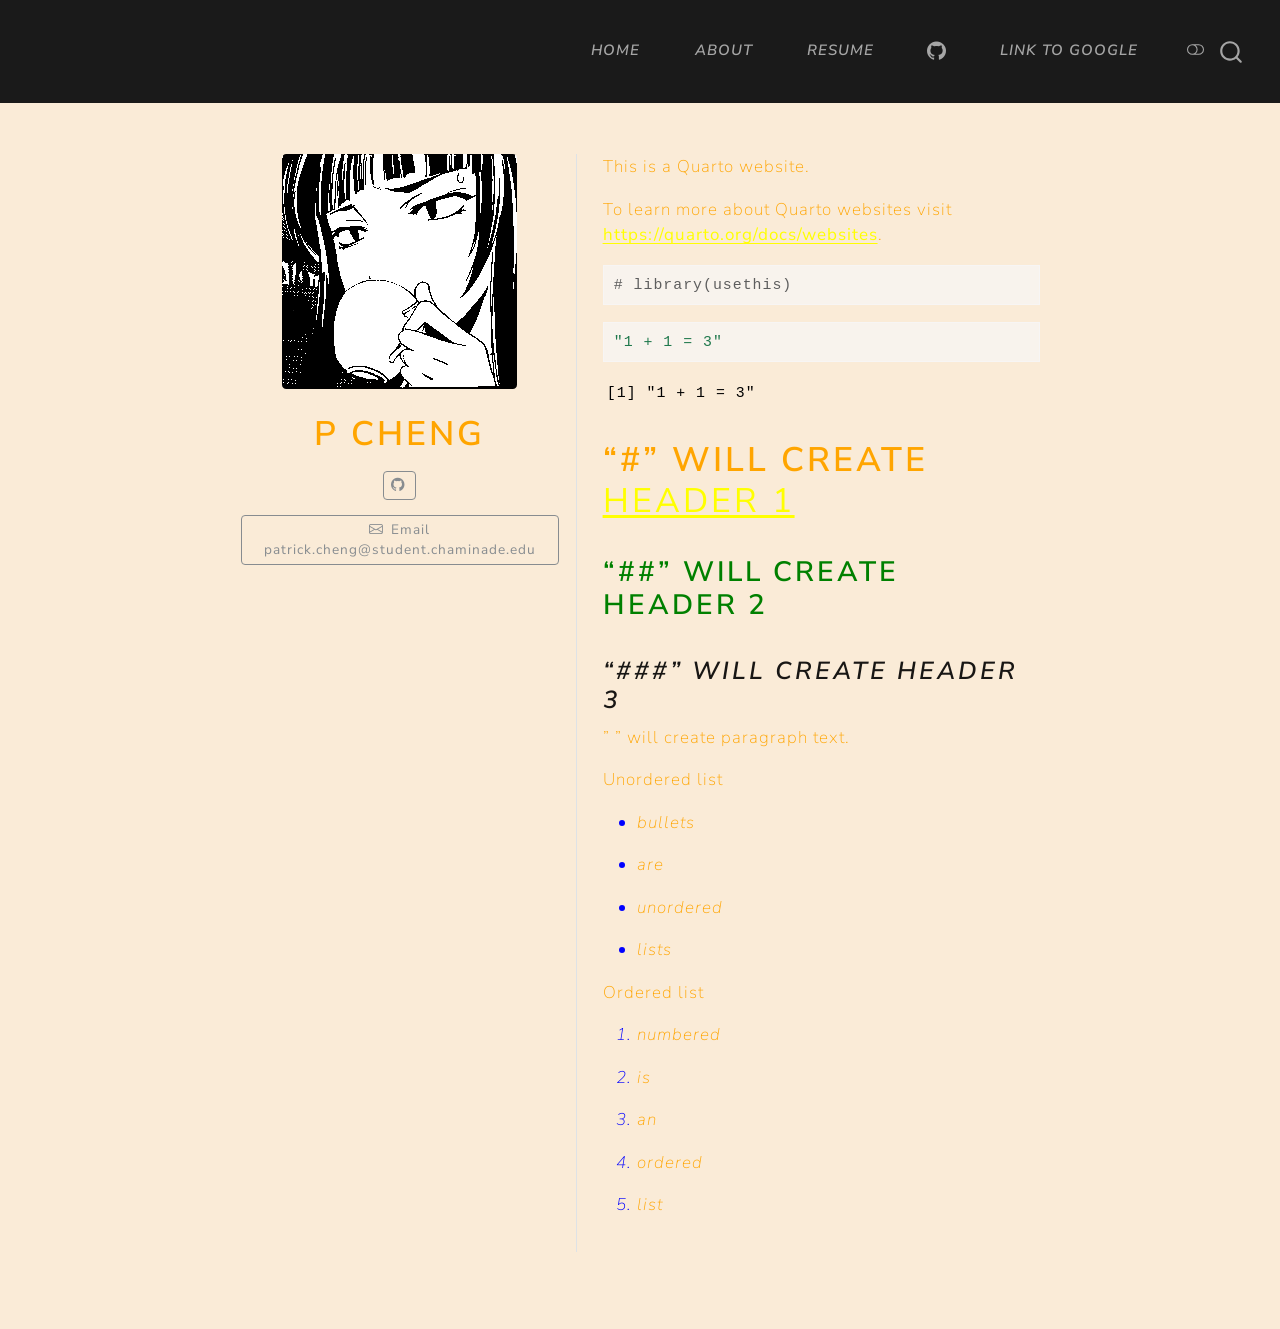
==== commit 799785e0: "[CS201] Quarto website follow up (embedded file, css modifications)." ====
--- a/docs/index.html
+++ b/docs/index.html
@@ -281,17 +281,12 @@
   <header id="quarto-header" class="headroom fixed-top">
     <nav class="navbar navbar-expand-lg " data-bs-theme="dark">
       <div class="navbar-container container-fluid">
-      <div class="navbar-brand-container mx-auto">
-    <a class="navbar-brand" href="./index.html">
-    <span class="navbar-title">P Cheng</span>
-    </a>
-  </div>
             <div id="quarto-search" class="" title="Search"></div>
           <button class="navbar-toggler" type="button" data-bs-toggle="collapse" data-bs-target="#navbarCollapse" aria-controls="navbarCollapse" role="menu" aria-expanded="false" aria-label="Toggle navigation" onclick="if (window.quartoToggleHeadroom) { window.quartoToggleHeadroom(); }">
   <span class="navbar-toggler-icon"></span>
 </button>
           <div class="collapse navbar-collapse" id="navbarCollapse">
-            <ul class="navbar-nav navbar-nav-scroll me-auto">
+            <ul class="navbar-nav navbar-nav-scroll ms-auto">
   <li class="nav-item">
     <a class="nav-link active" href="./index.html" aria-current="page"> 
 <span class="menu-text">Home</span></a>
@@ -299,6 +294,19 @@
   <li class="nav-item">
     <a class="nav-link" href="./about.html"> 
 <span class="menu-text">About</span></a>
+  </li>  
+  <li class="nav-item">
+    <a class="nav-link" href="./resume.html"> 
+<span class="menu-text">Resume</span></a>
+  </li>  
+  <li class="nav-item compact">
+    <a class="nav-link" href="http://github.com/" target="blank"> <i class="bi bi-github" role="img">
+</i> 
+<span class="menu-text"></span></a>
+  </li>  
+  <li class="nav-item">
+    <a class="nav-link" href="http://google.com/"> 
+<span class="menu-text">link to google</span></a>
   </li>  
 </ul>
           </div> <!-- /navcollapse -->
@@ -349,8 +357,33 @@
 <pre><code>[1] "1 + 1 = 3"</code></pre>
 </div>
 </div>
-
-
+<section id="will-create-header-1" class="level1">
+<h1>“#” will create <a href="wikipedia.org">header 1</a></h1>
+<section id="will-create-header-2" class="level2">
+<h2 data-anchor-id="will-create-header-2">“##” will create header 2</h2>
+<section id="will-create-header-3" class="level3">
+<h3 data-anchor-id="will-create-header-3">“###” will create header 3</h3>
+<p>” ” will create paragraph text.</p>
+<p>Unordered list</p>
+<ul>
+<li><p>bullets</p></li>
+<li><p>are</p></li>
+<li><p>unordered</p></li>
+<li><p>lists</p></li>
+</ul>
+<p>Ordered list</p>
+<ol type="1">
+<li><p>numbered</p></li>
+<li><p>is</p></li>
+<li><p>an</p></li>
+<li><p>ordered</p></li>
+<li><p>list</p></li>
+</ol>
+
+
+</section>
+</section>
+</section>
 </main></div>
 </div>
  <!-- /main -->
--- a/docs/styles.css
+++ b/docs/styles.css
@@ -0,0 +1,27 @@
+/* css styles */
+h1, p {
+  color: orange;
+}
+
+h2 {
+  color: green;
+}
+
+h3 {
+  color: black;
+  font-style: italic;
+}
+
+body {
+  background-color: antiquewhite;
+}
+
+/*changes ordered and undordered lists*/
+ol, ul {
+  color: blue;
+  font-style: italic;
+}
+
+a {
+  color: yellow;
+}
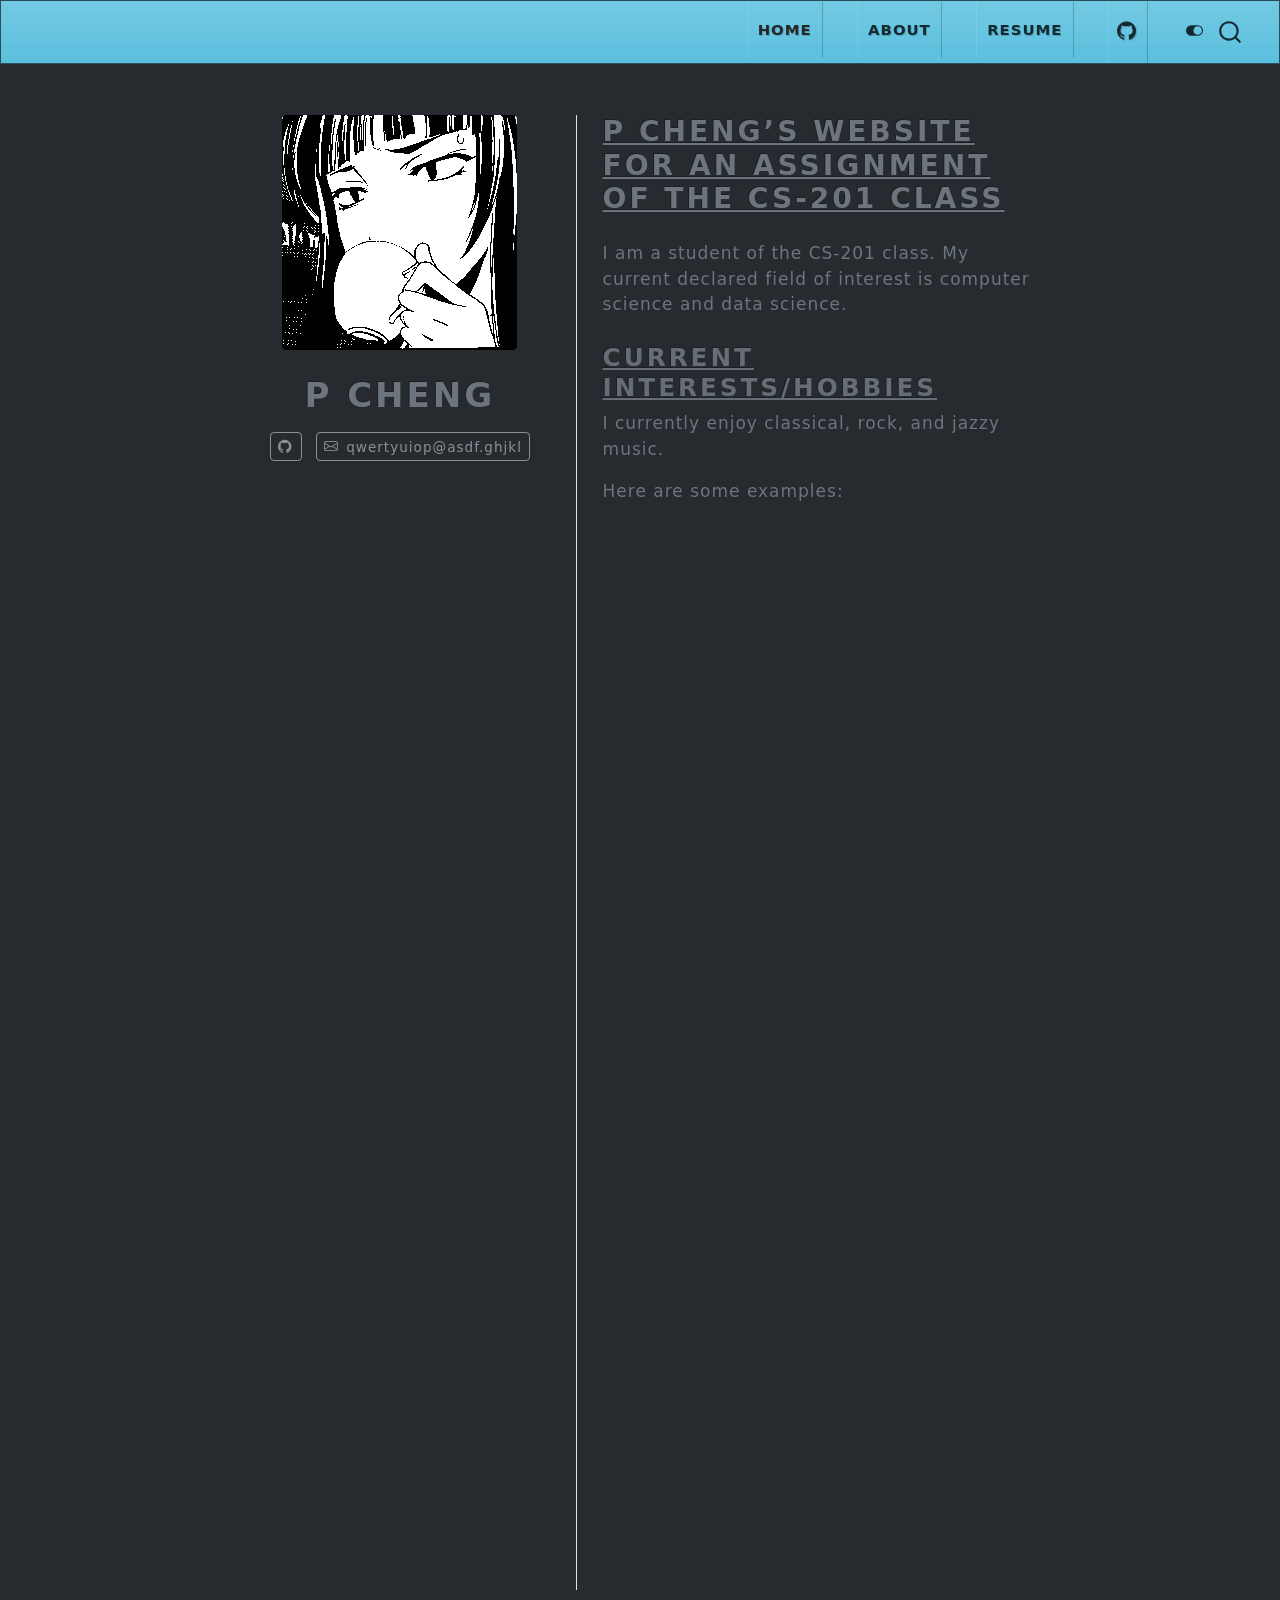
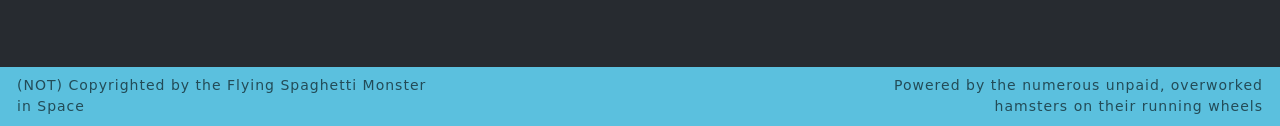
==== commit 6c45ed50: "[CS201] Quarto website finalized for assignment submission." ====
--- a/docs/index.html
+++ b/docs/index.html
@@ -23,41 +23,6 @@
   margin: 0 0.8em 0.2em -1em; /* quarto-specific, see https://github.com/quarto-dev/quarto-cli/issues/4556 */ 
   vertical-align: middle;
 }
-/* CSS for syntax highlighting */
-html { -webkit-text-size-adjust: 100%; }
-pre > code.sourceCode { white-space: pre; position: relative; }
-pre > code.sourceCode > span { display: inline-block; line-height: 1.25; }
-pre > code.sourceCode > span:empty { height: 1.2em; }
-.sourceCode { overflow: visible; }
-code.sourceCode > span { color: inherit; text-decoration: inherit; }
-div.sourceCode { margin: 1em 0; }
-pre.sourceCode { margin: 0; }
-@media screen {
-div.sourceCode { overflow: auto; }
-}
-@media print {
-pre > code.sourceCode { white-space: pre-wrap; }
-pre > code.sourceCode > span { text-indent: -5em; padding-left: 5em; }
-}
-pre.numberSource code
-  { counter-reset: source-line 0; }
-pre.numberSource code > span
-  { position: relative; left: -4em; counter-increment: source-line; }
-pre.numberSource code > span > a:first-child::before
-  { content: counter(source-line);
-    position: relative; left: -1em; text-align: right; vertical-align: baseline;
-    border: none; display: inline-block;
-    -webkit-touch-callout: none; -webkit-user-select: none;
-    -khtml-user-select: none; -moz-user-select: none;
-    -ms-user-select: none; user-select: none;
-    padding: 0 4px; width: 4em;
-  }
-pre.numberSource { margin-left: 3em;  padding-left: 4px; }
-div.sourceCode
-  {   }
-@media screen {
-pre > code.sourceCode > span > a:first-child::before { text-decoration: underline; }
-}
 </style>
 
 
@@ -75,12 +40,10 @@
 <link href="site_libs/quarto-html/tippy.css" rel="stylesheet">
 <link href="site_libs/quarto-html/quarto-syntax-highlighting-15634bcf2e68342d4ad2dfa704d543f6.css" rel="stylesheet" class="quarto-color-scheme" id="quarto-text-highlighting-styles">
 <link href="site_libs/quarto-html/quarto-syntax-highlighting-dark-0a6b7249c26820e032cb0bd839ff02b1.css" rel="stylesheet" class="quarto-color-scheme quarto-color-alternate" id="quarto-text-highlighting-styles">
-<link href="site_libs/quarto-html/quarto-syntax-highlighting-15634bcf2e68342d4ad2dfa704d543f6.css" rel="stylesheet" class="quarto-color-scheme-extra" id="quarto-text-highlighting-styles">
 <script src="site_libs/bootstrap/bootstrap.min.js"></script>
 <link href="site_libs/bootstrap/bootstrap-icons.css" rel="stylesheet">
-<link href="site_libs/bootstrap/bootstrap-ff6db9826b2d993648c24e5ed52e3772.min.css" rel="stylesheet" append-hash="true" class="quarto-color-scheme" id="quarto-bootstrap" data-mode="light">
-<link href="site_libs/bootstrap/bootstrap-dark-6d8c6914288cd9e354e7ccf82e9e6038.min.css" rel="stylesheet" append-hash="true" class="quarto-color-scheme quarto-color-alternate" id="quarto-bootstrap" data-mode="dark">
-<link href="site_libs/bootstrap/bootstrap-ff6db9826b2d993648c24e5ed52e3772.min.css" rel="stylesheet" append-hash="true" class="quarto-color-scheme-extra" id="quarto-bootstrap" data-mode="light">
+<link href="site_libs/bootstrap/bootstrap-ba2b6ff468560d5737a50c03511e74bb.min.css" rel="stylesheet" append-hash="true" class="quarto-color-scheme" id="quarto-bootstrap" data-mode="light">
+<link href="site_libs/bootstrap/bootstrap-dark-42812273302007d3b2185330bafced7a.min.css" rel="stylesheet" append-hash="true" class="quarto-color-scheme quarto-color-alternate" id="quarto-bootstrap" data-mode="dark">
 <script id="quarto-search-options" type="application/json">{
   "location": "navbar",
   "copy-button": false,
@@ -113,7 +76,7 @@
 <link rel="stylesheet" href="styles.css">
 </head>
 
-<body class="nav-fixed fullcontent quarto-light"><script id="quarto-html-before-body" type="application/javascript">
+<body class="nav-fixed fullcontent quarto-dark"><script id="quarto-html-before-body" type="application/javascript">
     const toggleBodyColorMode = (bsSheetEl) => {
       const mode = bsSheetEl.getAttribute("data-mode");
       const bodyEl = window.document.querySelector("body");
@@ -255,10 +218,8 @@
         changeGiscusTheme();
       }
     };
-    const authorPrefersDark = false;
+    const authorPrefersDark = true;
     const darkModeDefault = authorPrefersDark;
-      document.querySelector('link#quarto-text-highlighting-styles.quarto-color-scheme-extra').rel = 'disabled-stylesheet';
-      document.querySelector('link#quarto-bootstrap.quarto-color-scheme-extra').rel = 'disabled-stylesheet';
     let localAlternateSentinel = darkModeDefault ? 'alternate' : 'default';
     // Dark / light mode switch
     window.quartoToggleColorScheme = () => {
@@ -300,13 +261,9 @@
 <span class="menu-text">Resume</span></a>
   </li>  
   <li class="nav-item compact">
-    <a class="nav-link" href="http://github.com/" target="blank"> <i class="bi bi-github" role="img">
+    <a class="nav-link" href="http://github.com/pcheng-cham" target="blank"> <i class="bi bi-github" role="img">
 </i> 
 <span class="menu-text"></span></a>
-  </li>  
-  <li class="nav-item">
-    <a class="nav-link" href="http://google.com/"> 
-<span class="menu-text">link to google</span></a>
   </li>  
 </ul>
           </div> <!-- /navcollapse -->
@@ -338,50 +295,27 @@
     <i class="bi bi-github"></i>
      <span class="about-link-text"></span>
   </a>
-  <a href="mailto:patrick.cheng@student.chaminade.edu" class="about-link" rel="" target="">
+  <a href="mailto:qwertyuiop@asdf.ghjkl" class="about-link" rel="" target="">
     <i class="bi bi-envelope"></i>
-     <span class="about-link-text">Email patrick.cheng@student.chaminade.edu</span>
+     <span class="about-link-text">qwertyuiop@asdf.ghjkl</span>
   </a>
 </div>
   </div>
   <div class="about-contents"><main class="content" id="quarto-document-content">
 
-<p>This is a Quarto website.</p>
-<p>To learn more about Quarto websites visit <a href="https://quarto.org/docs/websites" class="uri">https://quarto.org/docs/websites</a>.</p>
-<div class="cell">
-<div class="code-copy-outer-scaffold"><div class="sourceCode cell-code" id="cb1"><pre class="sourceCode r code-with-copy"><code class="sourceCode r"><span id="cb1-1"><a href="#cb1-1" aria-hidden="true" tabindex="-1"></a><span class="co"># library(usethis)</span></span></code></pre></div><button title="Copy to Clipboard" class="code-copy-button"><i class="bi"></i></button></div>
-</div>
-<div class="cell">
-<div class="code-copy-outer-scaffold"><div class="sourceCode cell-code" id="cb2"><pre class="sourceCode r code-with-copy"><code class="sourceCode r"><span id="cb2-1"><a href="#cb2-1" aria-hidden="true" tabindex="-1"></a><span class="st">"1 + 1 = 3"</span></span></code></pre></div><button title="Copy to Clipboard" class="code-copy-button"><i class="bi"></i></button></div>
-<div class="cell-output cell-output-stdout">
-<pre><code>[1] "1 + 1 = 3"</code></pre>
-</div>
-</div>
-<section id="will-create-header-1" class="level1">
-<h1>“#” will create <a href="wikipedia.org">header 1</a></h1>
-<section id="will-create-header-2" class="level2">
-<h2 data-anchor-id="will-create-header-2">“##” will create header 2</h2>
-<section id="will-create-header-3" class="level3">
-<h3 data-anchor-id="will-create-header-3">“###” will create header 3</h3>
-<p>” ” will create paragraph text.</p>
-<p>Unordered list</p>
-<ul>
-<li><p>bullets</p></li>
-<li><p>are</p></li>
-<li><p>unordered</p></li>
-<li><p>lists</p></li>
-</ul>
-<p>Ordered list</p>
-<ol type="1">
-<li><p>numbered</p></li>
-<li><p>is</p></li>
-<li><p>an</p></li>
-<li><p>ordered</p></li>
-<li><p>list</p></li>
-</ol>
-
-
-</section>
+<section id="p-chengs-website-for-an-assignment-of-the-cs-201-class" class="level2">
+<h2 data-anchor-id="p-chengs-website-for-an-assignment-of-the-cs-201-class"><u>P Cheng’s website for an assignment of the CS-201 class</u></h2>
+<p>I am a student of the CS-201 class. My current declared field of interest is computer science and data science.</p>
+<section id="current-interestshobbies" class="level3">
+<h3 data-anchor-id="current-interestshobbies"><u>Current interests/hobbies</u></h3>
+<p>I currently enjoy classical, rock, and jazzy music.</p>
+<p>Here are some examples:</p>
+<div class="quarto-video ratio ratio-16x9"><iframe data-external="1" src="https://www.youtube.com/embed/_NvZRo-3wvU?start=16" title="" frameborder="0" allow="accelerometer; autoplay; clipboard-write; encrypted-media; gyroscope; picture-in-picture" allowfullscreen=""></iframe></div>
+<div class="quarto-video ratio ratio-16x9"><iframe data-external="1" src="https://www.youtube.com/embed/XV-F1wkoxts?start=3" title="" frameborder="0" allow="accelerometer; autoplay; clipboard-write; encrypted-media; gyroscope; picture-in-picture" allowfullscreen=""></iframe></div>
+<div class="quarto-video ratio ratio-16x9"><iframe data-external="1" src="https://www.youtube.com/embed/UOFPWxt5bFY?start=0" title="" frameborder="0" allow="accelerometer; autoplay; clipboard-write; encrypted-media; gyroscope; picture-in-picture" allowfullscreen=""></iframe></div>
+<div class="quarto-video ratio ratio-16x9"><iframe data-external="1" src="https://www.youtube.com/embed/HxEbT_opgQM?start=0" title="" frameborder="0" allow="accelerometer; autoplay; clipboard-write; encrypted-media; gyroscope; picture-in-picture" allowfullscreen=""></iframe></div>
+
+
 </section>
 </section>
 </main></div>
@@ -794,6 +728,19 @@
   });
   </script>
 </div> <!-- /content -->
+<footer class="footer">
+  <div class="nav-footer">
+    <div class="nav-footer-left">
+<p>(NOT) Copyrighted by the Flying Spaghetti Monster in Space</p>
+</div>   
+    <div class="nav-footer-center">
+      &nbsp;
+    </div>
+    <div class="nav-footer-right">
+<p>Powered by the numerous unpaid, overworked hamsters on their running wheels</p>
+</div>
+  </div>
+</footer>
 
 
 
--- a/docs/styles.css
+++ b/docs/styles.css
@@ -1,27 +1,9 @@
 /* css styles */
-h1, p {
-  color: orange;
-}
+/*-----------------------------*/
 
-h2 {
-  color: green;
-}
-
-h3 {
-  color: black;
-  font-style: italic;
-}
-
-body {
-  background-color: antiquewhite;
-}
-
-/*changes ordered and undordered lists*/
-ol, ul {
-  color: blue;
-  font-style: italic;
-}
-
-a {
-  color: yellow;
+/*remove underline of a link upon hover for specific links assigned with a specific class.
+avoids changing every single link on website,
+assign a class name ("no-hover-underline") to HTML anchor tag*/
+#unique-hover-linkabc:hover {
+  text-decoration: none;
 }
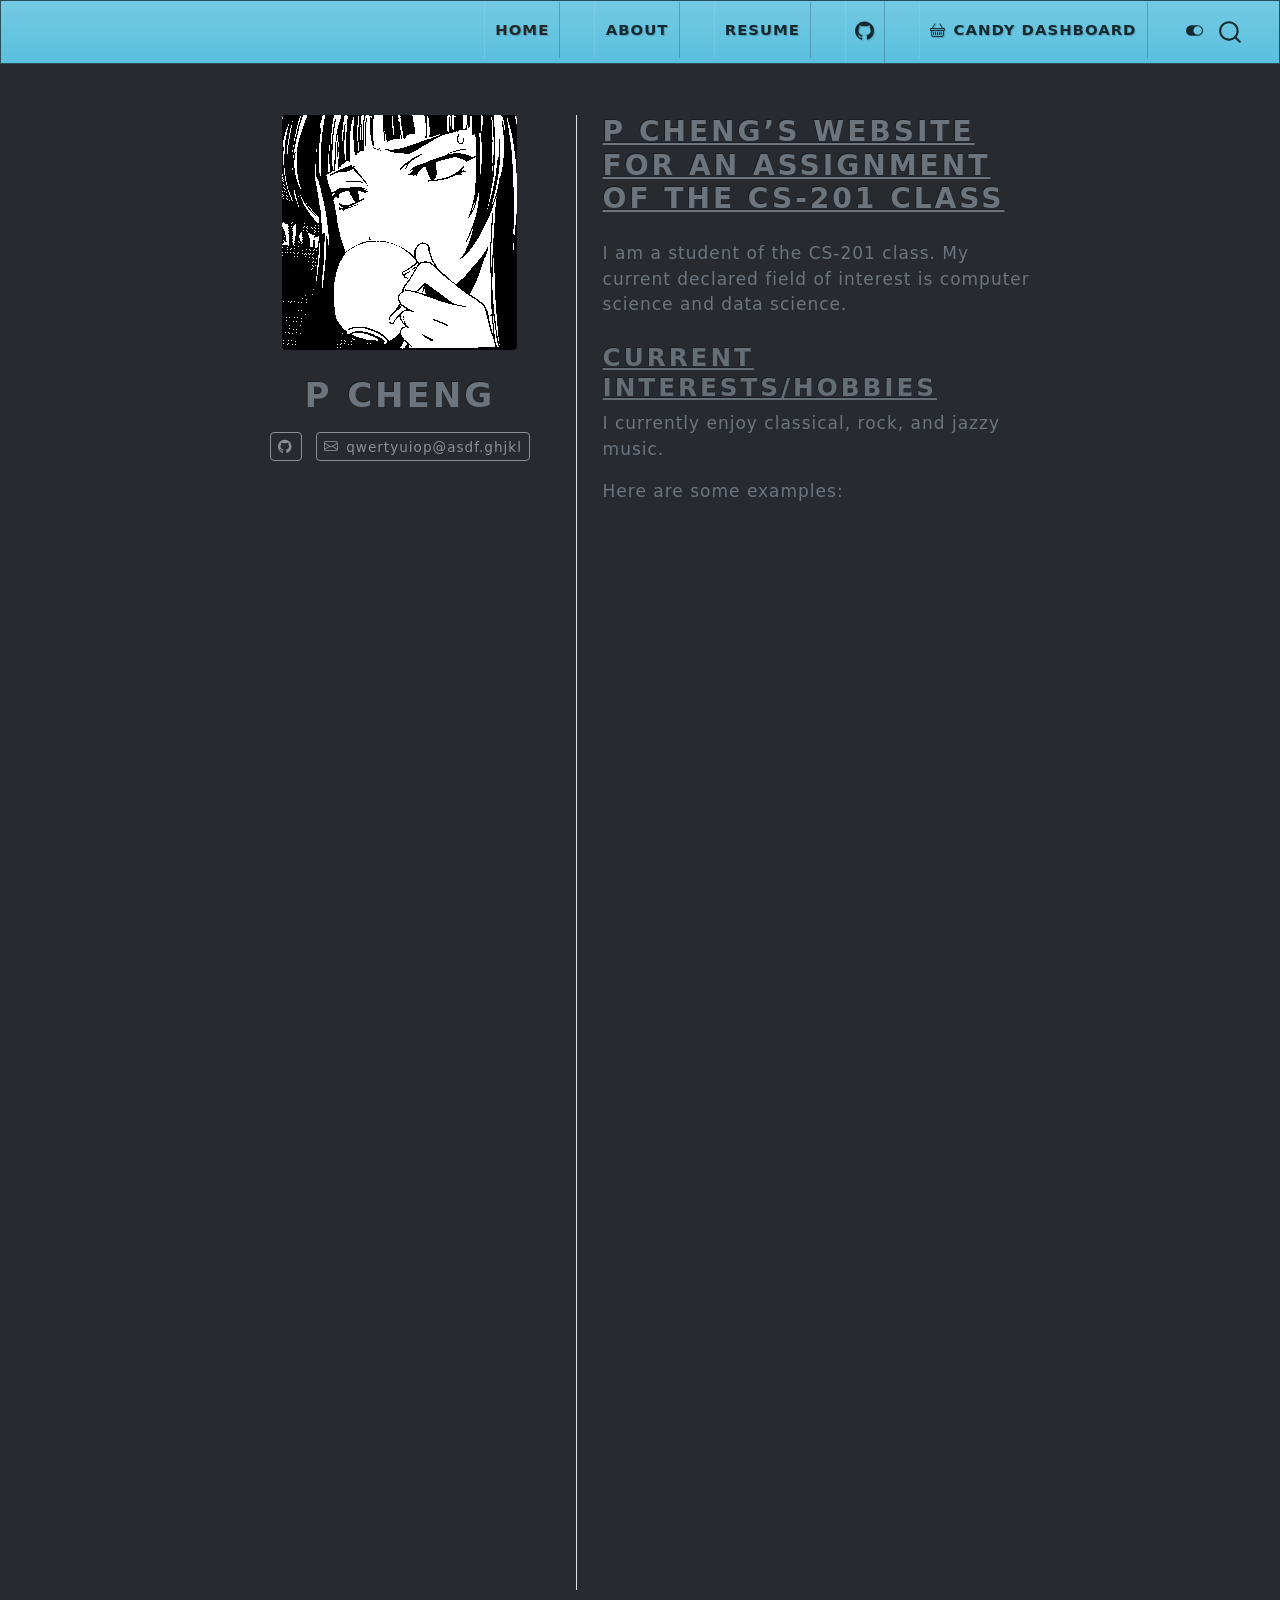
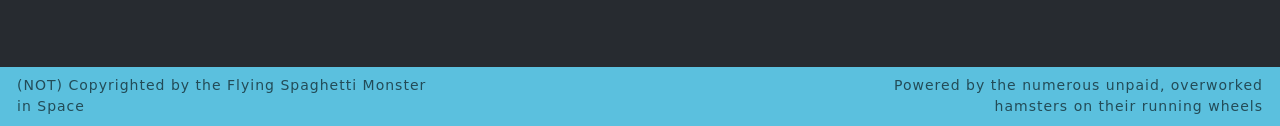
==== commit 42d82d74: "[CS201] Follow-up for extra credit (?) for Assignment 8 (Candy Dashboard); involves two-way linking " ====
--- a/docs/index.html
+++ b/docs/index.html
@@ -264,6 +264,11 @@
     <a class="nav-link" href="http://github.com/pcheng-cham" target="blank"> <i class="bi bi-github" role="img">
 </i> 
 <span class="menu-text"></span></a>
+  </li>  
+  <li class="nav-item">
+    <a class="nav-link" href="https://pcheng-cham.github.io/CS201-dashboards/candy.html" target="blank"> <i class="bi bi-basket" role="img">
+</i> 
+<span class="menu-text">Candy Dashboard</span></a>
   </li>  
 </ul>
           </div> <!-- /navcollapse -->
